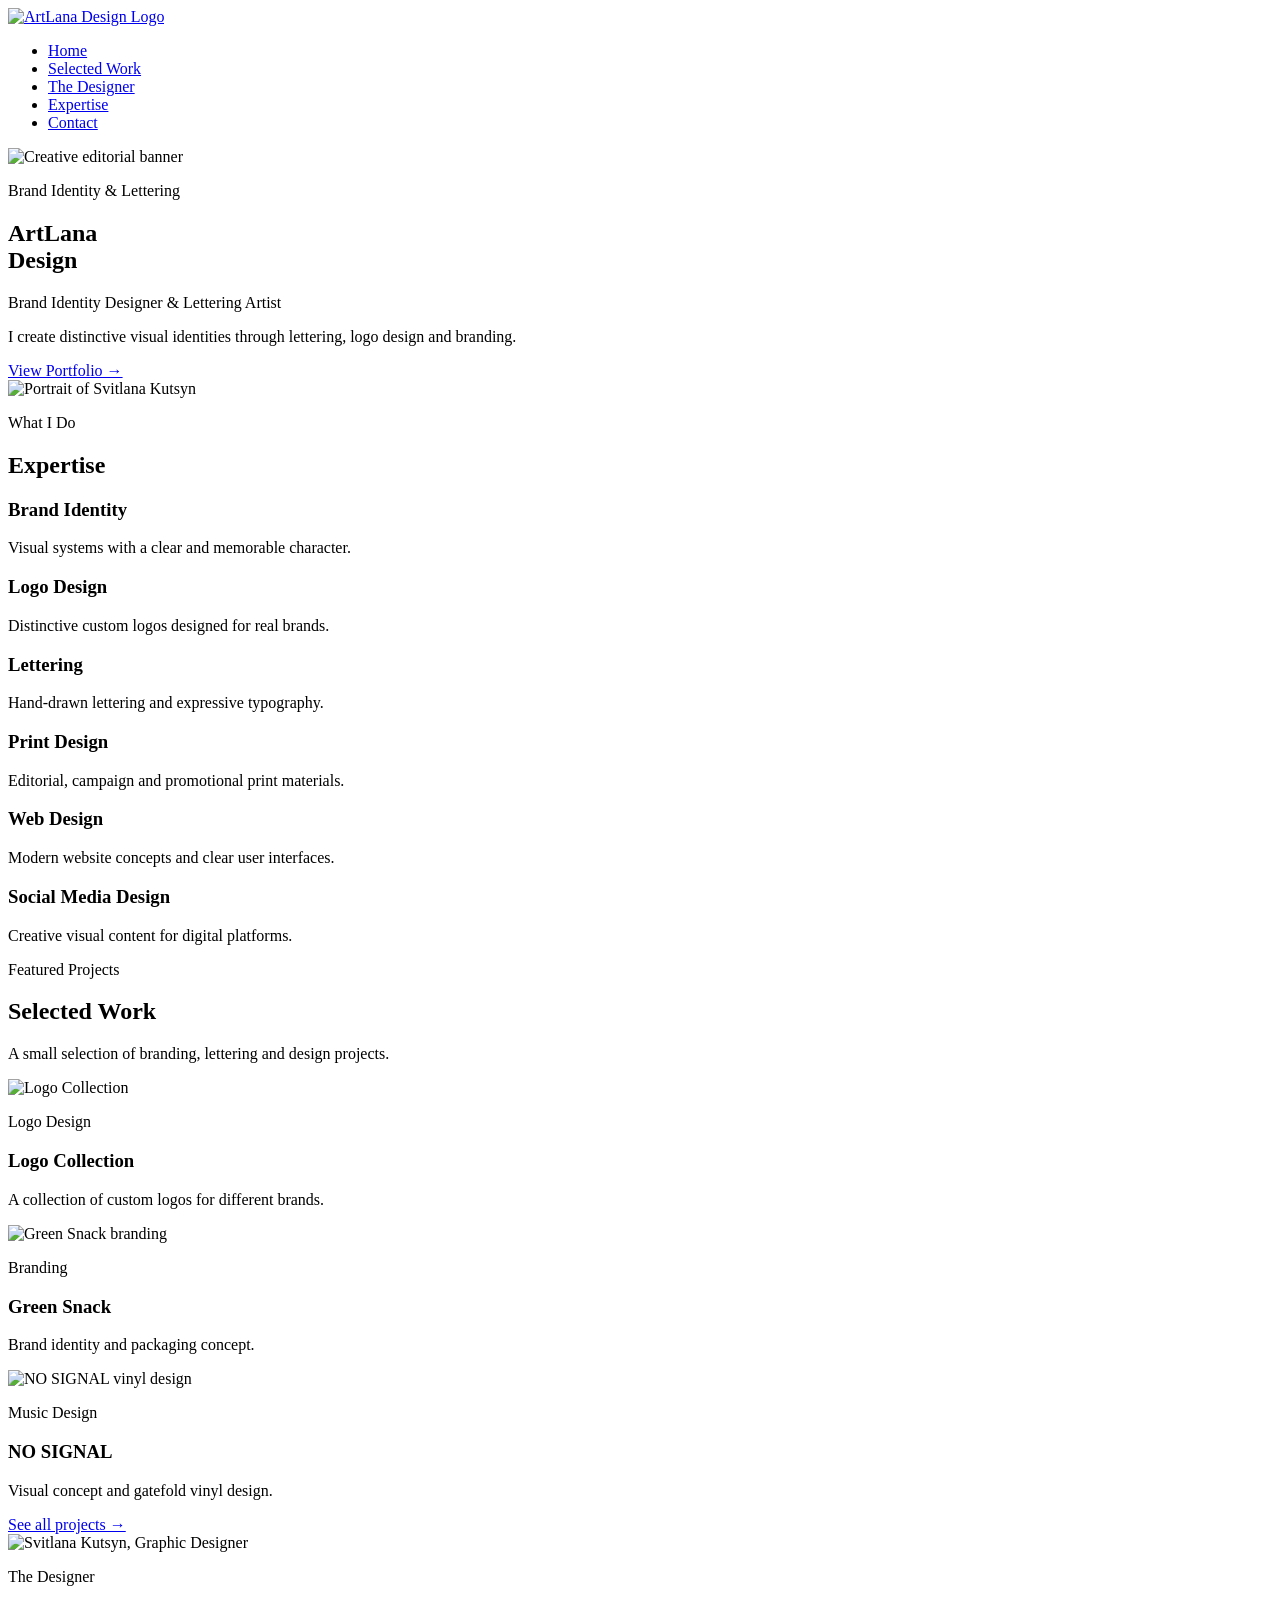
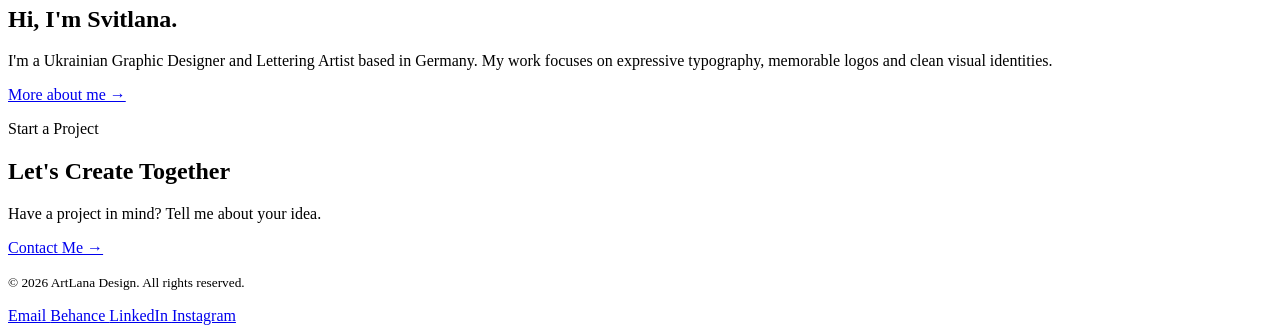
==== index.html @ cb3eff29 "Add files via upload" ====
<!DOCTYPE html>
<html lang="en">

<head>
    <meta charset="UTF-8">

    <meta name="viewport"
          content="width=device-width, initial-scale=1.0">

    <title>ArtLana Design</title>

   <link rel="preconnect" href="https://fonts.googleapis.com">

<link rel="preconnect"
      href="https://fonts.gstatic.com"
      crossorigin>

<link href="https://fonts.googleapis.com/css2?family=Abril+Fatface&family=Manrope:wght@400;500;600;700&display=swap"
      rel="stylesheet">

<link rel="stylesheet" href="css/style.css">
</head>

<body>

    <header class="site-header">

        <a class="logo-link"
           href="index.html">

            <img class="site-logo"
                 src="images/logo.png"
                 alt="ArtLana Design Logo">

        </a>

        <nav class="main-navigation"
             aria-label="Main navigation">

            <ul class="navigation-list">

                <li>
                    <a href="index.html"
                       aria-current="page">
                        Home
                    </a>
                </li>

                <li>
                    <a href="portfolio.html">
                        Selected Work
                    </a>
                </li>

                <li>
                    <a href="about.html">
                        The Designer
                    </a>
                </li>

                <li>
                    <a href="services.html">
                        Expertise
                    </a>
                </li>

                <li>
                    <a href="contact.html">
                        Contact
                    </a>
                </li>

            </ul>

        </nav>

    </header>

    <main>

        <section class="home-hero">

            <div class="hero-banner">

                <img src="images/banner.jpeg"
                     alt="Creative editorial banner">

            </div>

            <div class="hero-layout">

                <div class="hero-text">

                    <p class="eyebrow">
                        Brand Identity & Lettering
                    </p>

                    <h1>
                        ArtLana<br>
                        Design
                    </h1>

                    <p class="hero-subtitle">
                        Brand Identity Designer & Lettering Artist
                    </p>

                    <p class="hero-description">
                        I create distinctive visual identities through
                        lettering, logo design and branding.
                    </p>

                    <a class="primary-button"
                       href="portfolio.html">
                        View Portfolio →
                    </a>

                </div>

                <div class="hero-portrait">

                    <img src="images/logo-chalk.jpeg"
                         alt="Portrait of Svitlana Kutsyn">

                </div>

            </div>

        </section>

        <section class="home-section">

            <div class="section-heading">

                <p class="eyebrow">
                    What I Do
                </p>

                <h2>Expertise</h2>

            </div>

            <div class="expertise-grid">

                <article class="expertise-card">
                    <h3>Brand Identity</h3>
                    <p>
                        Visual systems with a clear and memorable character.
                    </p>
                </article>

                <article class="expertise-card">
                    <h3>Logo Design</h3>
                    <p>
                        Distinctive custom logos designed for real brands.
                    </p>
                </article>

                <article class="expertise-card">
                    <h3>Lettering</h3>
                    <p>
                        Hand-drawn lettering and expressive typography.
                    </p>
                </article>

                <article class="expertise-card">
                    <h3>Print Design</h3>
                    <p>
                        Editorial, campaign and promotional print materials.
                    </p>
                </article>

                <article class="expertise-card">
                    <h3>Web Design</h3>
                    <p>
                        Modern website concepts and clear user interfaces.
                    </p>
                </article>

                <article class="expertise-card">
                    <h3>Social Media Design</h3>
                    <p>
                        Creative visual content for digital platforms.
                    </p>
                </article>

            </div>

        </section>

        <section class="home-section">

            <div class="section-heading">

                <p class="eyebrow">
                    Featured Projects
                </p>

                <h2>Selected Work</h2>

                <p class="section-intro">
                    A small selection of branding, lettering and design projects.
                </p>

            </div>

            <div class="featured-projects">

                <article class="project-card">

                    <img src="images/logotypes.jpeg"
                         alt="Logo Collection">

                    <div class="project-card-content">

                        <p class="project-category">
                            Logo Design
                        </p>

                        <h3>Logo Collection</h3>

                        <p>
                            A collection of custom logos for different brands.
                        </p>

                    </div>

                </article>

                <article class="project-card">

                    <img src="images/green-snack.png"
                         alt="Green Snack branding">

                    <div class="project-card-content">

                        <p class="project-category">
                            Branding
                        </p>

                        <h3>Green Snack</h3>

                        <p>
                            Brand identity and packaging concept.
                        </p>

                    </div>

                </article>

                <article class="project-card">

                    <img src="images/no-signal.jpg"
                         alt="NO SIGNAL vinyl design">

                    <div class="project-card-content">

                        <p class="project-category">
                            Music Design
                        </p>

                        <h3>NO SIGNAL</h3>

                        <p>
                            Visual concept and gatefold vinyl design.
                        </p>

                    </div>

                </article>

            </div>

            <div class="section-action">

                <a class="secondary-button"
                   href="portfolio.html">
                    See all projects →
                </a>

            </div>

        </section>

        <section class="home-section about-preview">

            <div class="about-image">

                <img src="images/profile.jpeg"
                     alt="Svitlana Kutsyn, Graphic Designer">

            </div>

            <div class="about-content">

                <p class="eyebrow">
                    The Designer
                </p>

                <h2>Hi, I'm Svitlana.</h2>

                <p>
                    I'm a Ukrainian Graphic Designer and Lettering Artist
                    based in Germany. My work focuses on expressive typography,
                    memorable logos and clean visual identities.
                </p>

                <a class="secondary-button"
                   href="about.html">
                    More about me →
                </a>

            </div>

        </section>

        <section class="contact-preview">

            <p class="eyebrow">
                Start a Project
            </p>

            <h2>Let's Create Together</h2>

            <p>
                Have a project in mind? Tell me about your idea.
            </p>

            <a class="primary-button"
               href="contact.html">
                Contact Me →
            </a>

        </section>

    </main>

    <footer class="site-footer">

        <p>
            <small>
                &copy; 2026 ArtLana Design.
                All rights reserved.
            </small>
        </p>

        <nav class="social-navigation"
             aria-label="Social media">

            <a href="mailto:artkutsin@gmail.com">
                Email
            </a>

            <a href="https://www.behance.net/artkutsyn"
               target="_blank"
               rel="noopener noreferrer">
                Behance
            </a>

            <a href="https://www.linkedin.com/in/svitlana-kutsyn-15b521235/"
               target="_blank"
               rel="noopener noreferrer">
                LinkedIn
            </a>

            <a href="https://www.instagram.com/_artlana_/"
               target="_blank"
               rel="noopener noreferrer">
                Instagram
            </a>

        </nav>

    </footer>

</body>

</html>
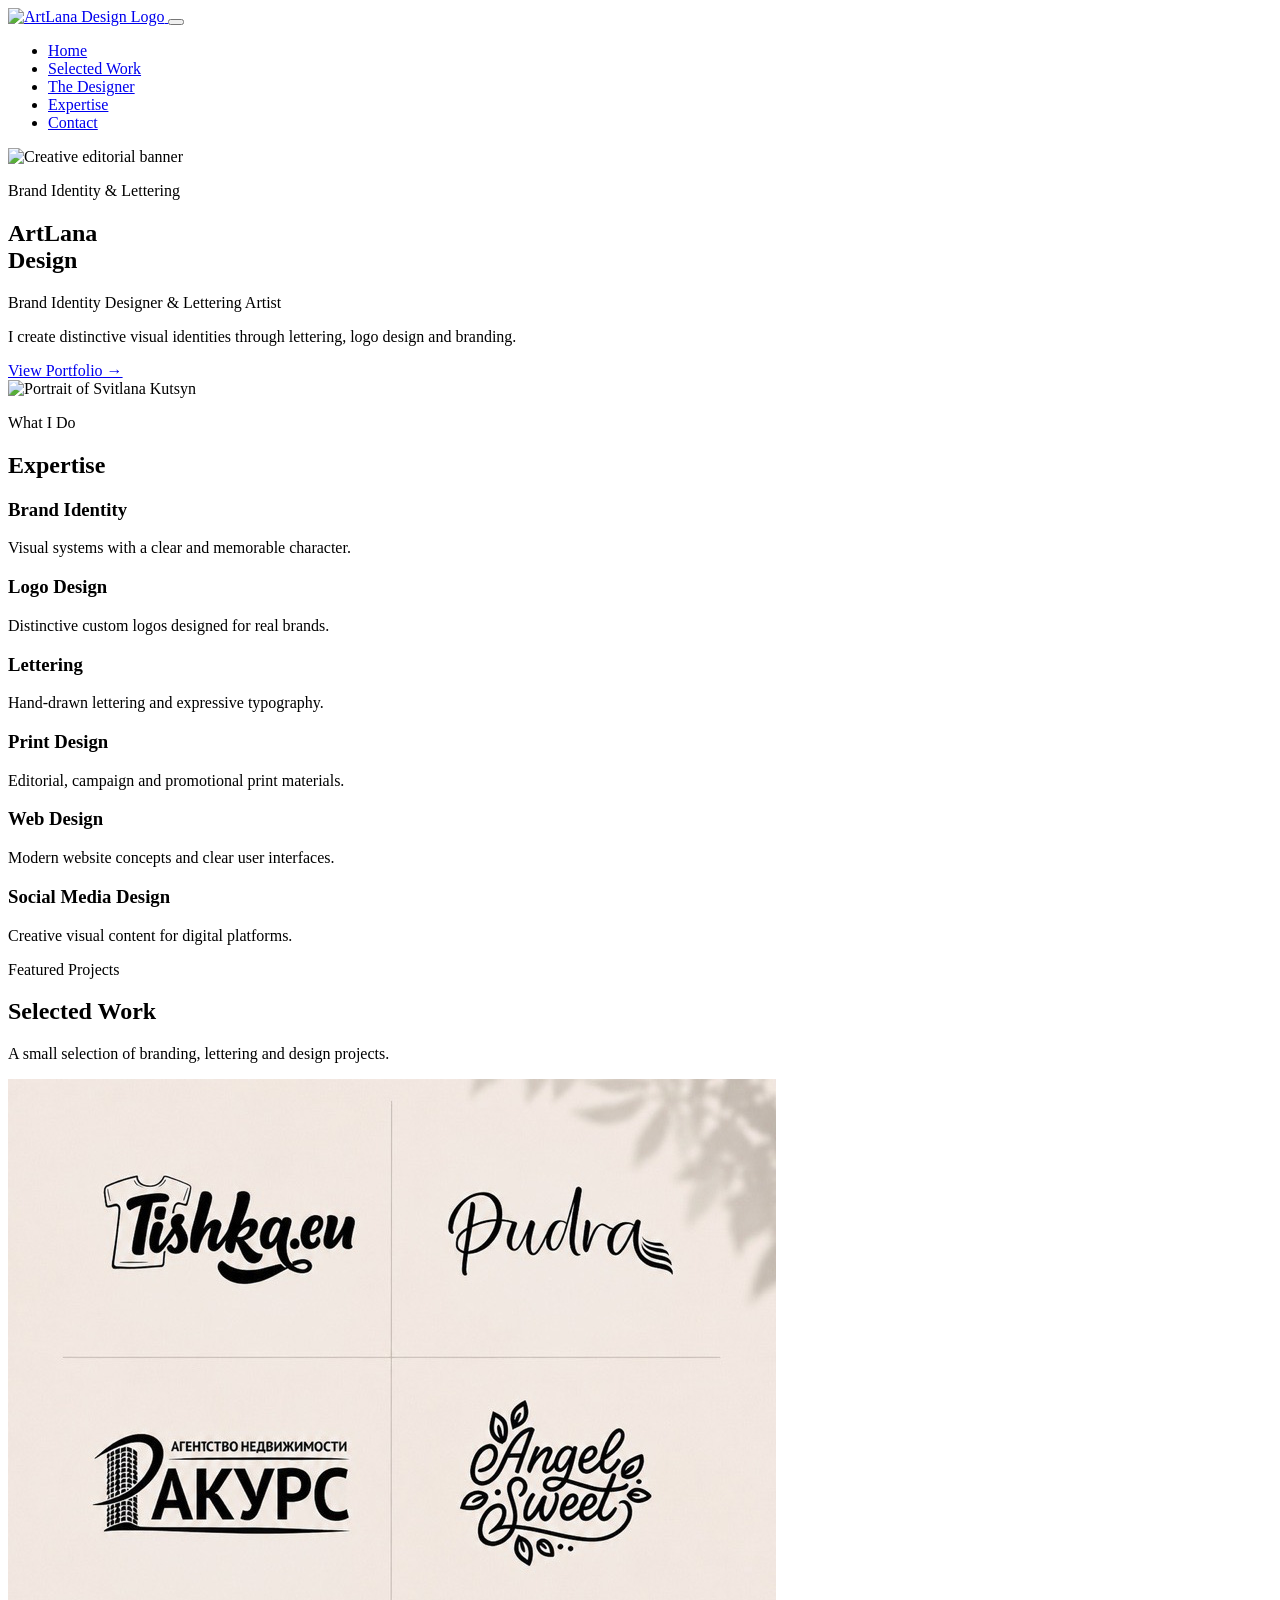
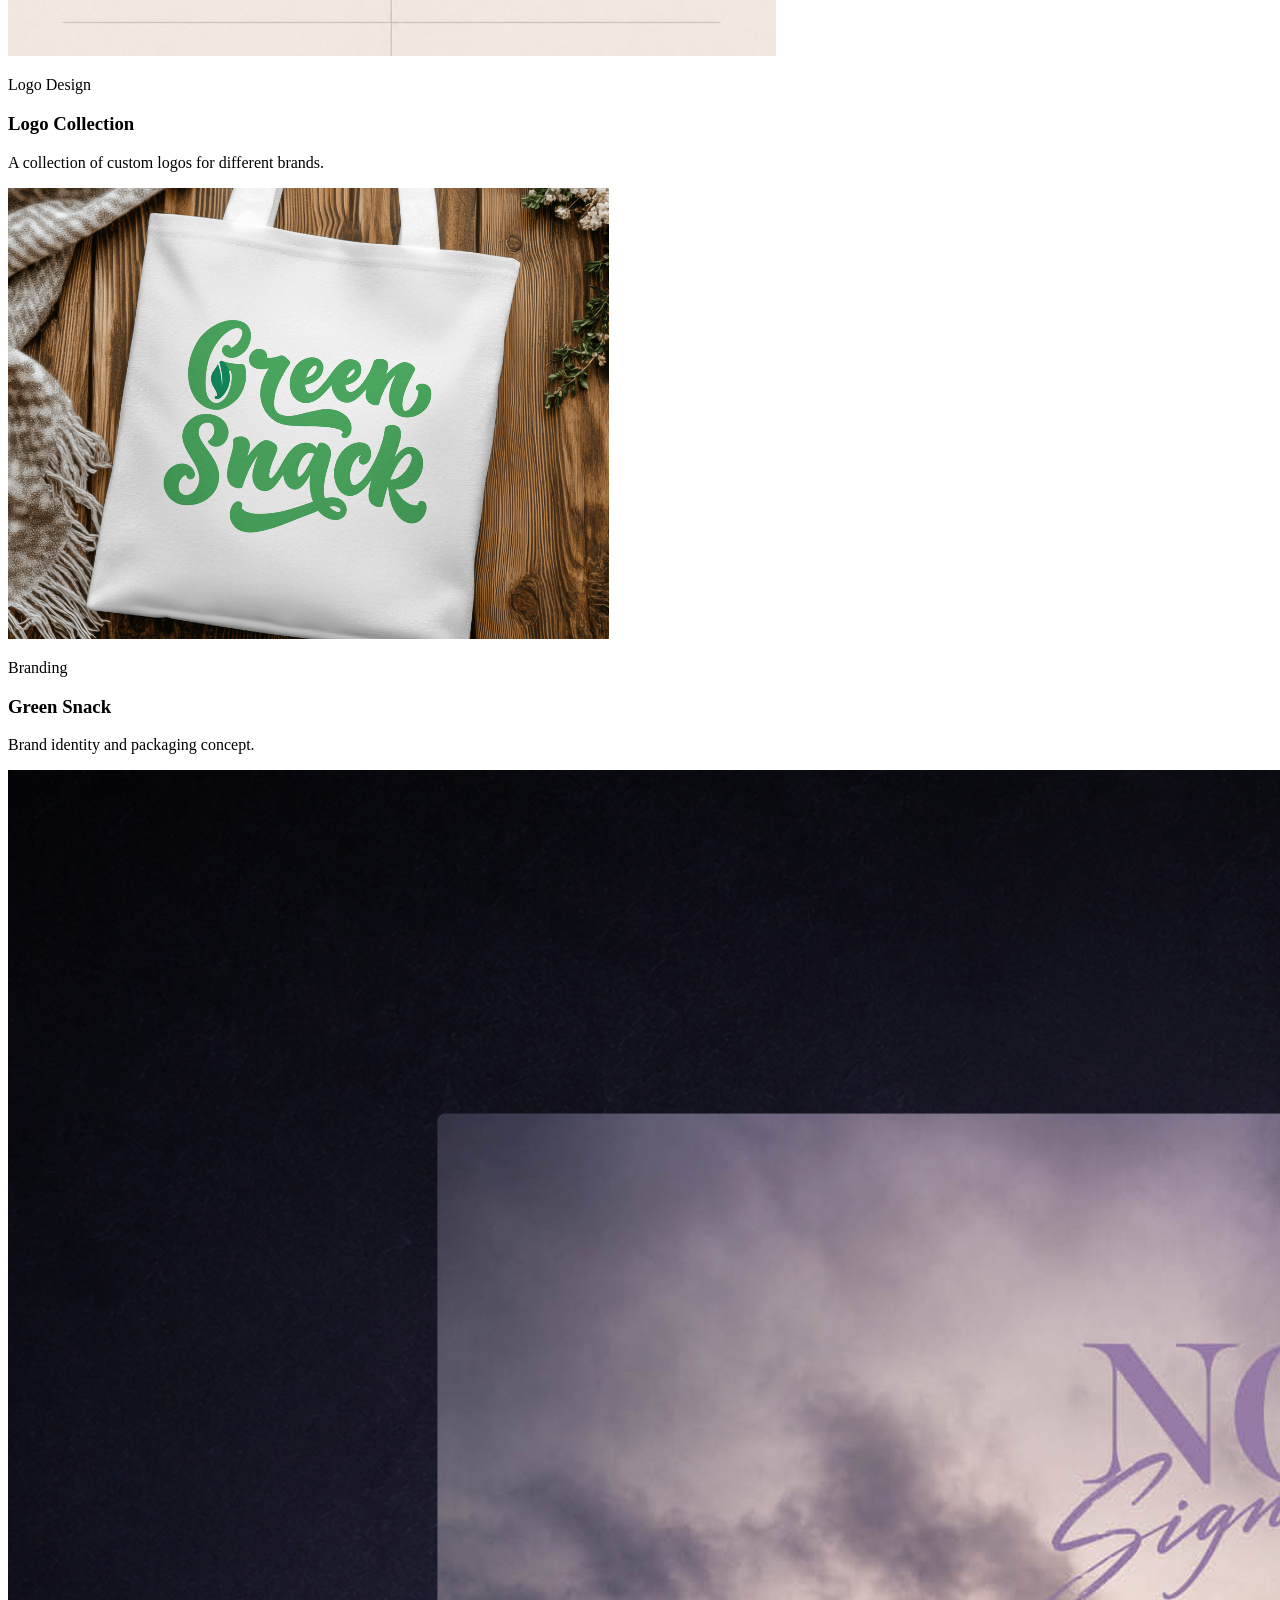
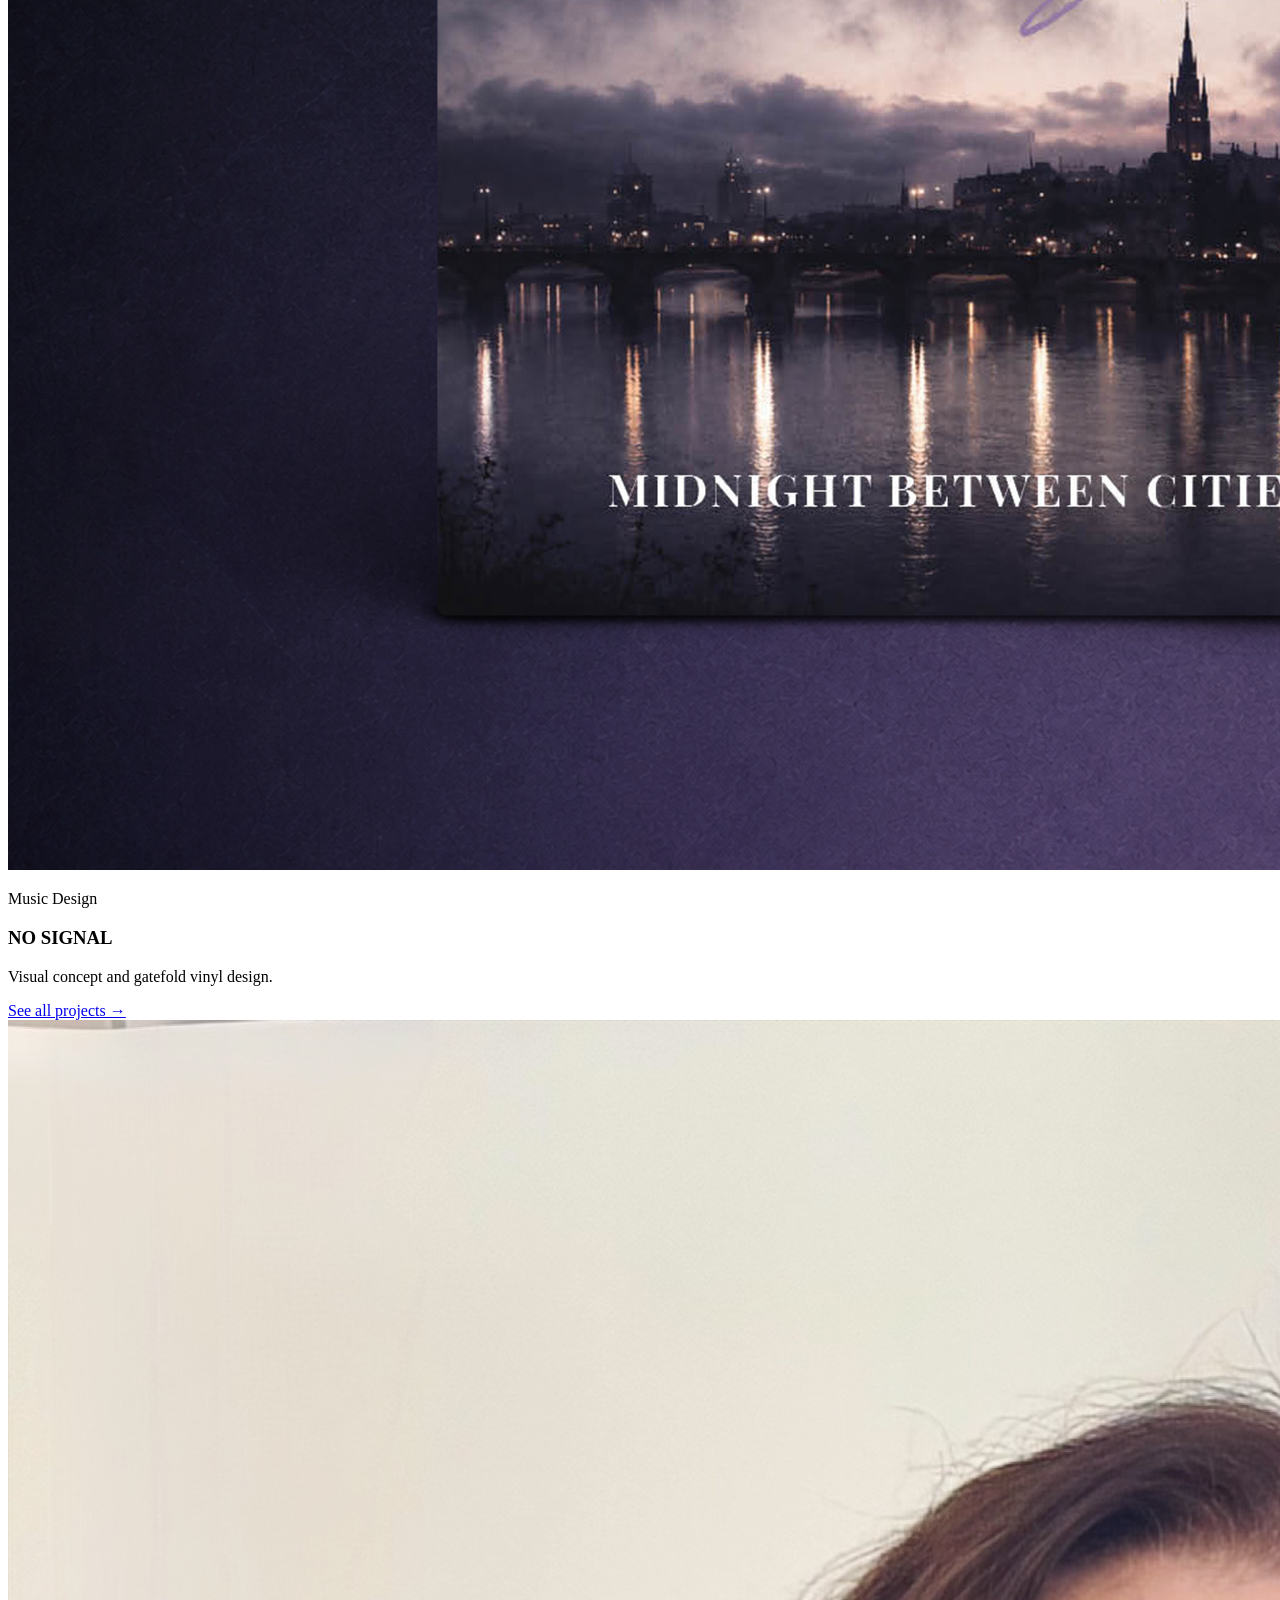
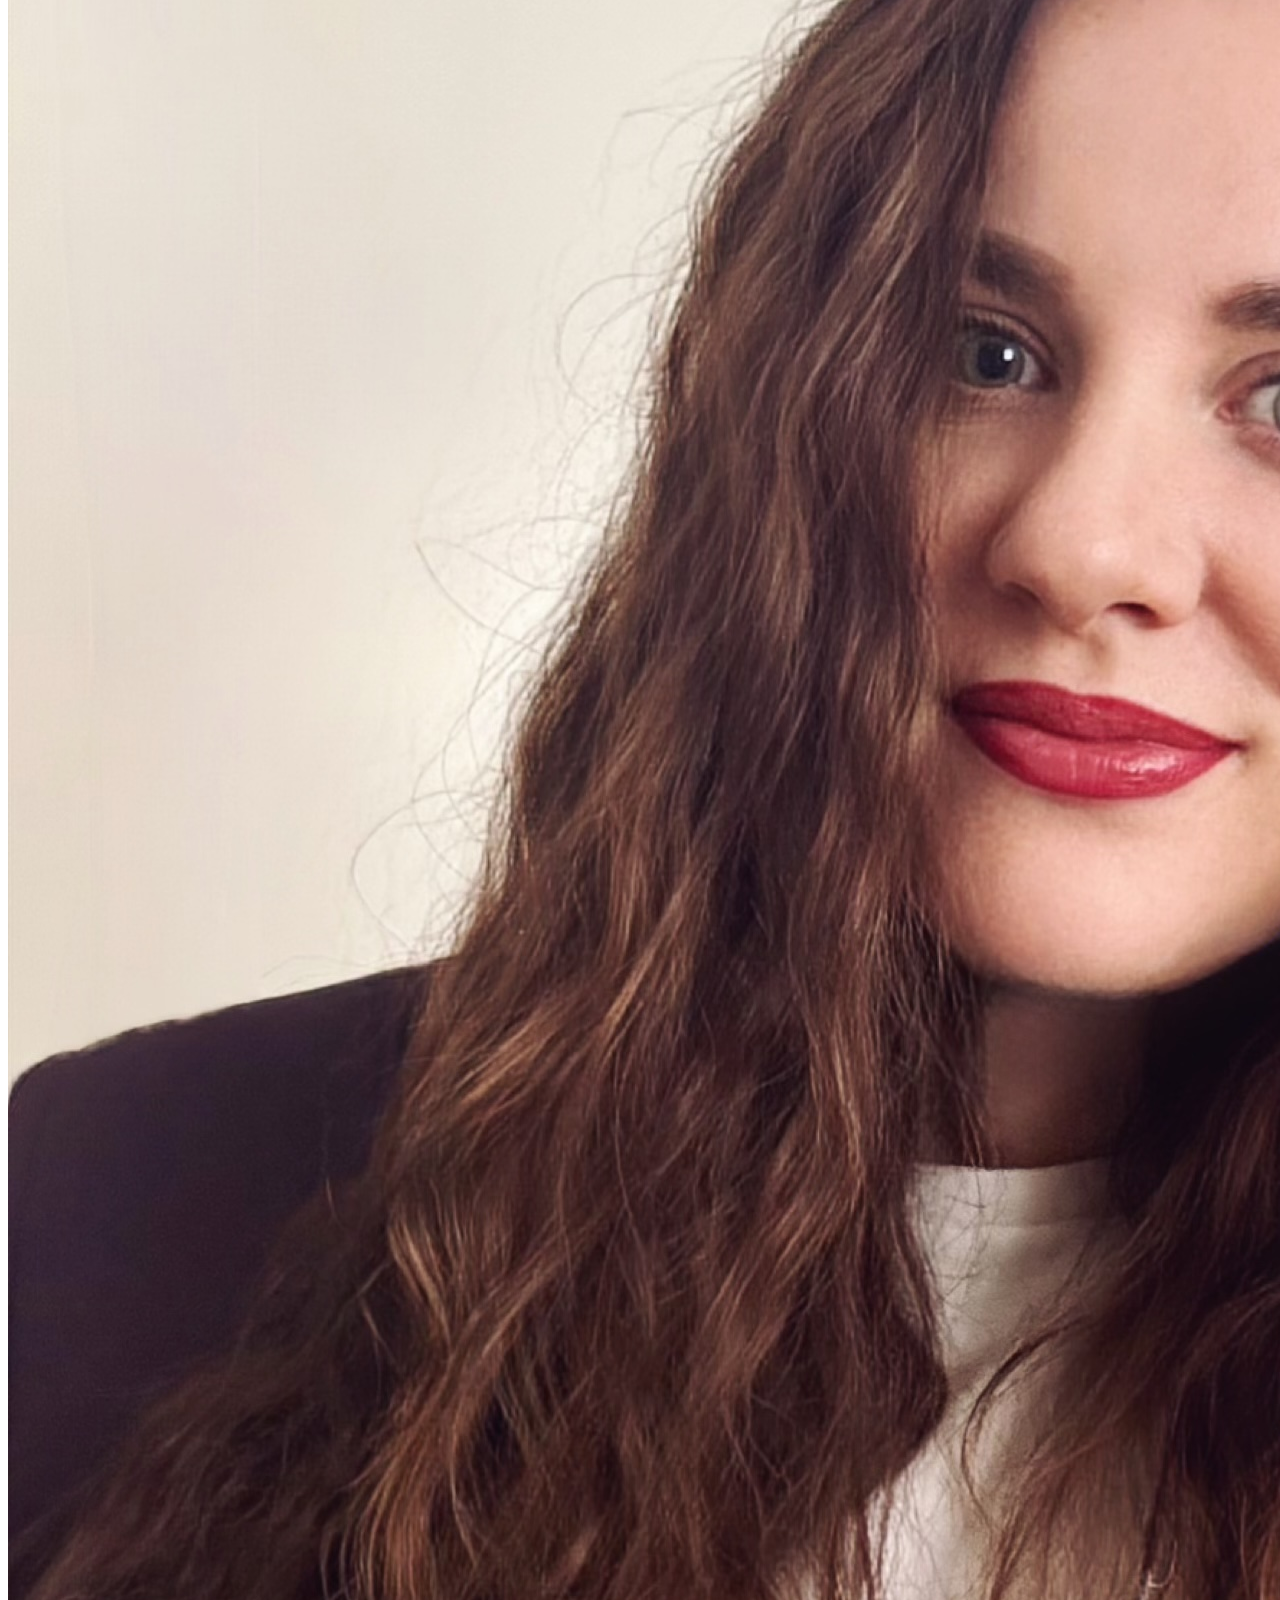
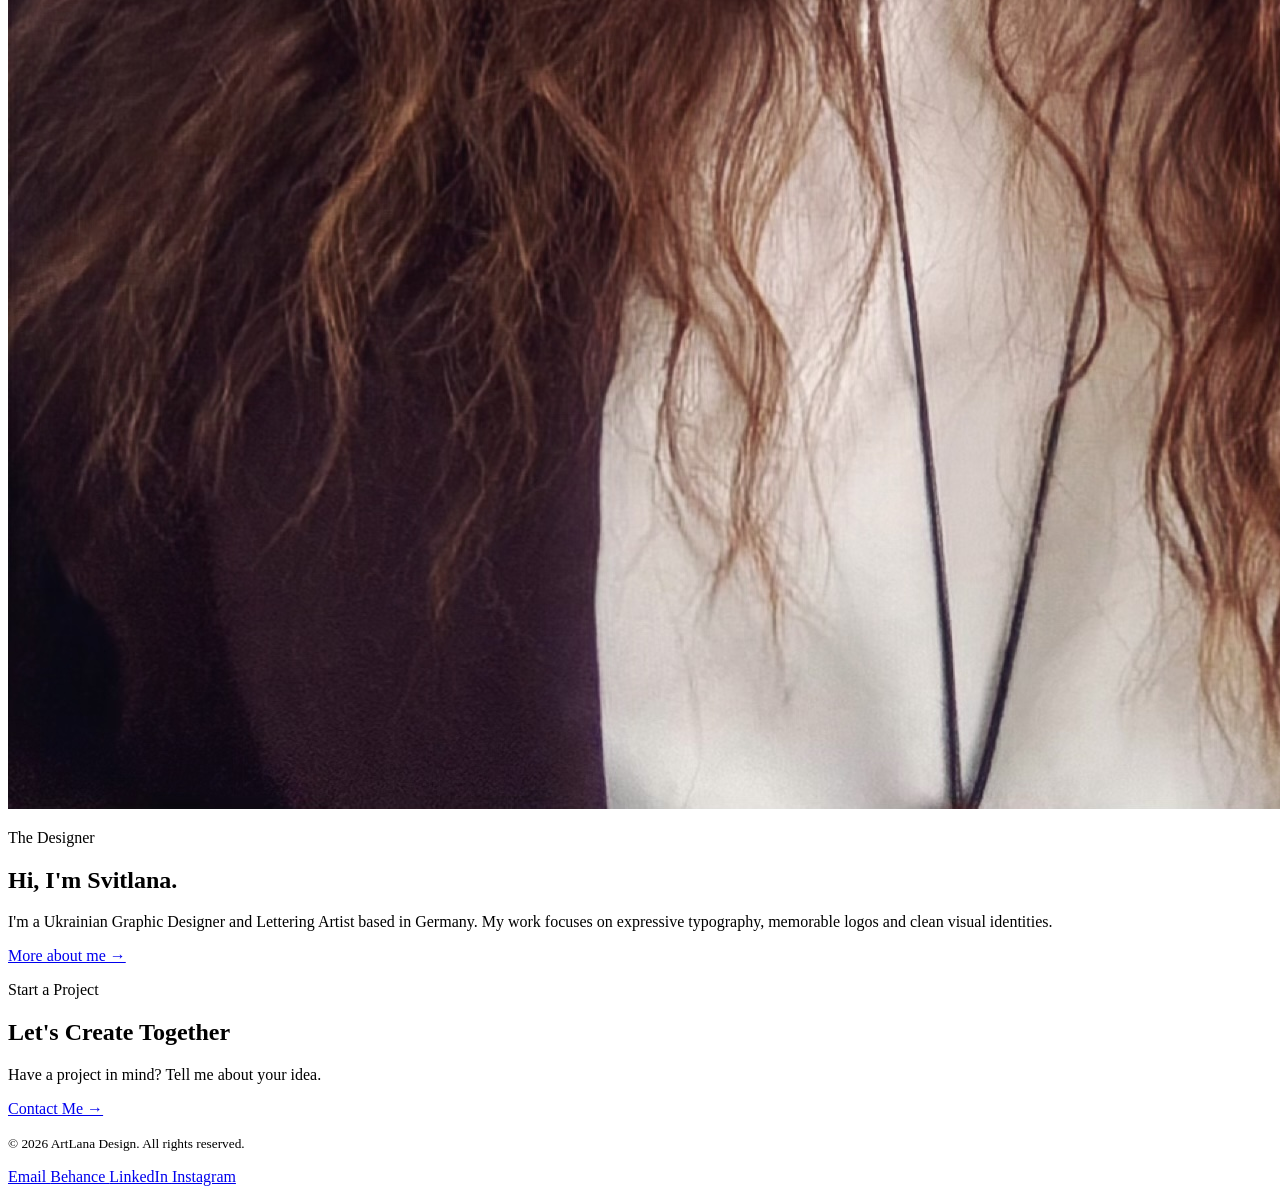
==== commit d50ce6ee: "Update index.html" ====
--- a/index.html
+++ b/index.html
@@ -25,56 +25,55 @@
 
     <header class="site-header">
 
-        <a class="logo-link"
-           href="index.html">
-
-            <img class="site-logo"
-                 src="images/logo.png"
-                 alt="ArtLana Design Logo">
-
-        </a>
-
-        <nav class="main-navigation"
-             aria-label="Main navigation">
-
-            <ul class="navigation-list">
-
-                <li>
-                    <a href="index.html"
-                       aria-current="page">
-                        Home
-                    </a>
-                </li>
-
-                <li>
-                    <a href="portfolio.html">
-                        Selected Work
-                    </a>
-                </li>
-
-                <li>
-                    <a href="about.html">
-                        The Designer
-                    </a>
-                </li>
-
-                <li>
-                    <a href="services.html">
-                        Expertise
-                    </a>
-                </li>
-
-                <li>
-                    <a href="contact.html">
-                        Contact
-                    </a>
-                </li>
-
-            </ul>
-
-        </nav>
-
-    </header>
+    <a class="logo-link" href="index.html">
+        <img class="site-logo"
+             src="images/logo.png"
+             alt="ArtLana Design Logo">
+    </a>
+
+    <button class="menu-toggle"
+            type="button"
+            aria-label="Open navigation"
+            aria-expanded="false"
+            aria-controls="main-navigation">
+
+        <span></span>
+        <span></span>
+        <span></span>
+
+    </button>
+
+    <nav class="main-navigation"
+         id="main-navigation"
+         aria-label="Main navigation">
+
+        <ul class="navigation-list">
+
+            <li>
+                <a href="index.html">Home</a>
+            </li>
+
+            <li>
+                <a href="portfolio.html">Selected Work</a>
+            </li>
+
+            <li>
+                <a href="about.html">The Designer</a>
+            </li>
+
+            <li>
+                <a href="services.html">Expertise</a>
+            </li>
+
+            <li>
+                <a href="contact.html">Contact</a>
+            </li>
+
+        </ul>
+
+    </nav>
+
+</header>
 
     <main>
 
@@ -374,4 +373,4 @@
 
 </body>
 
-</html>+</html>
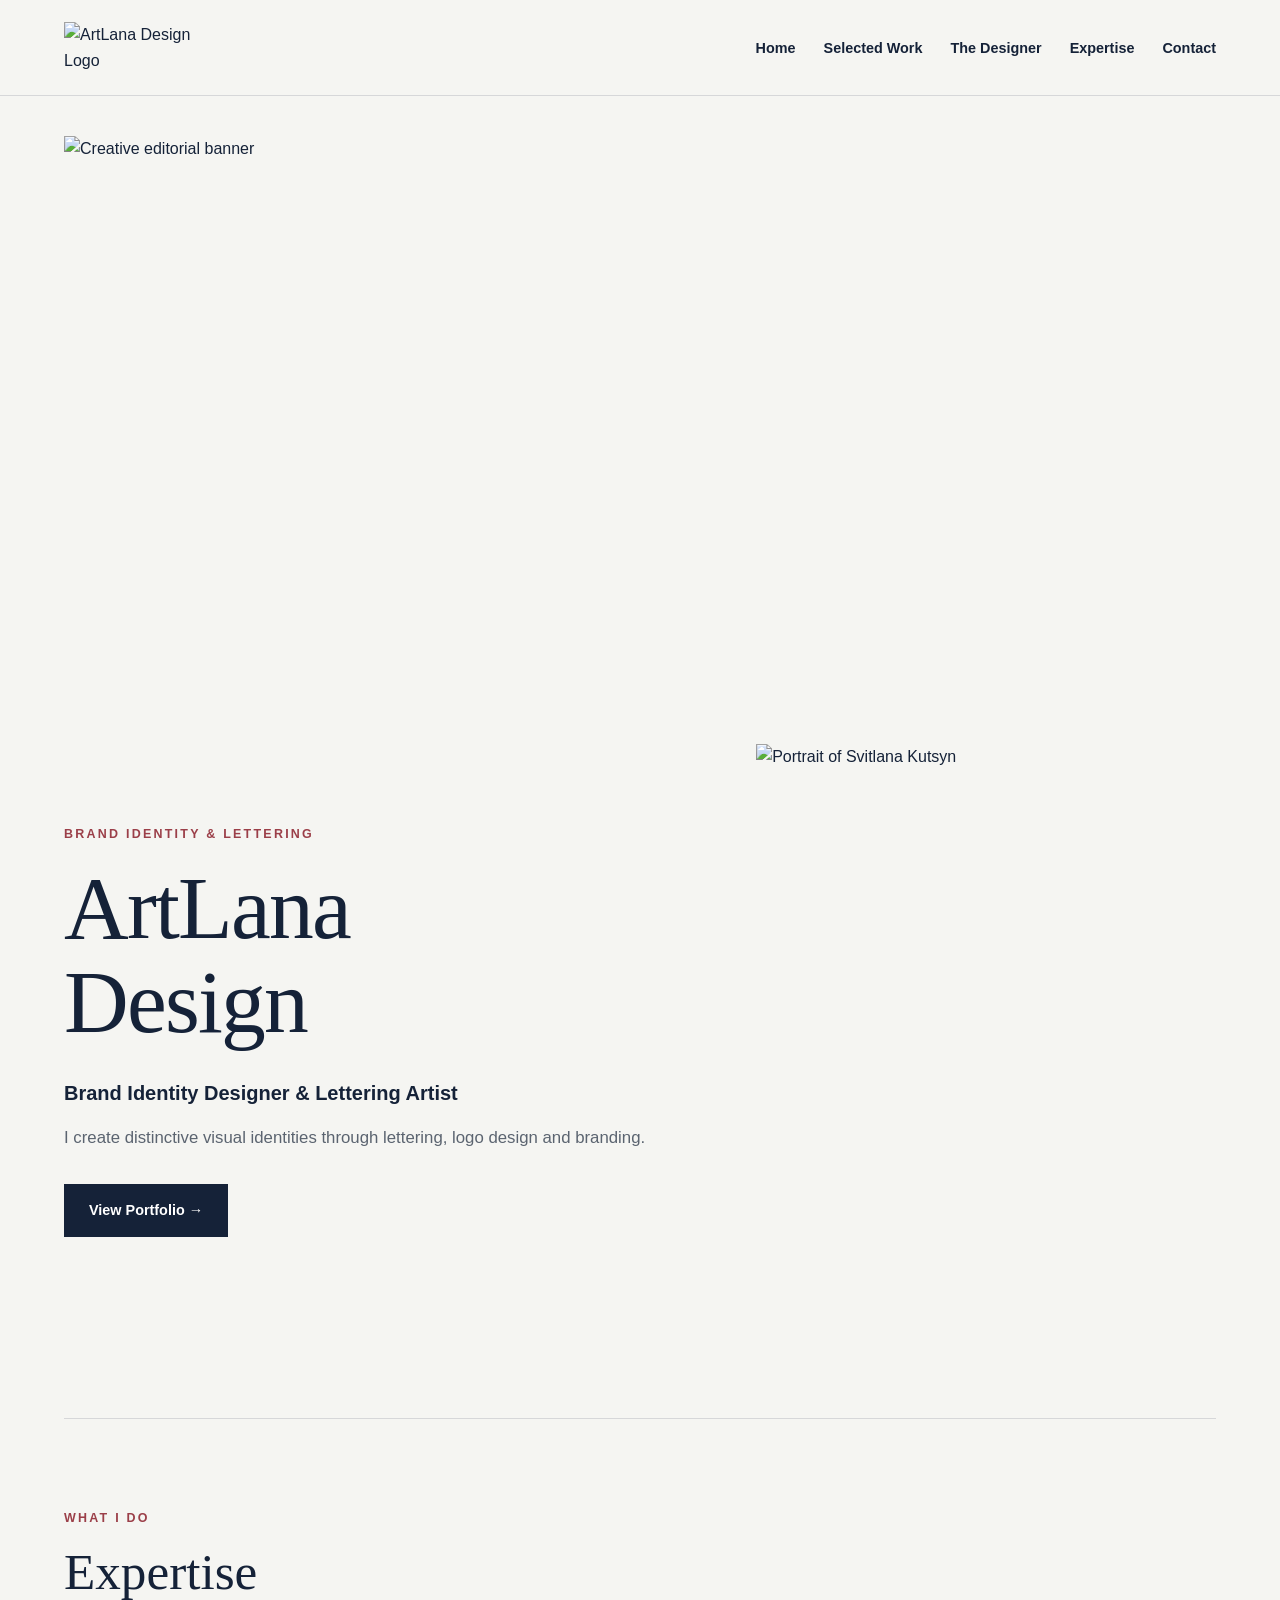
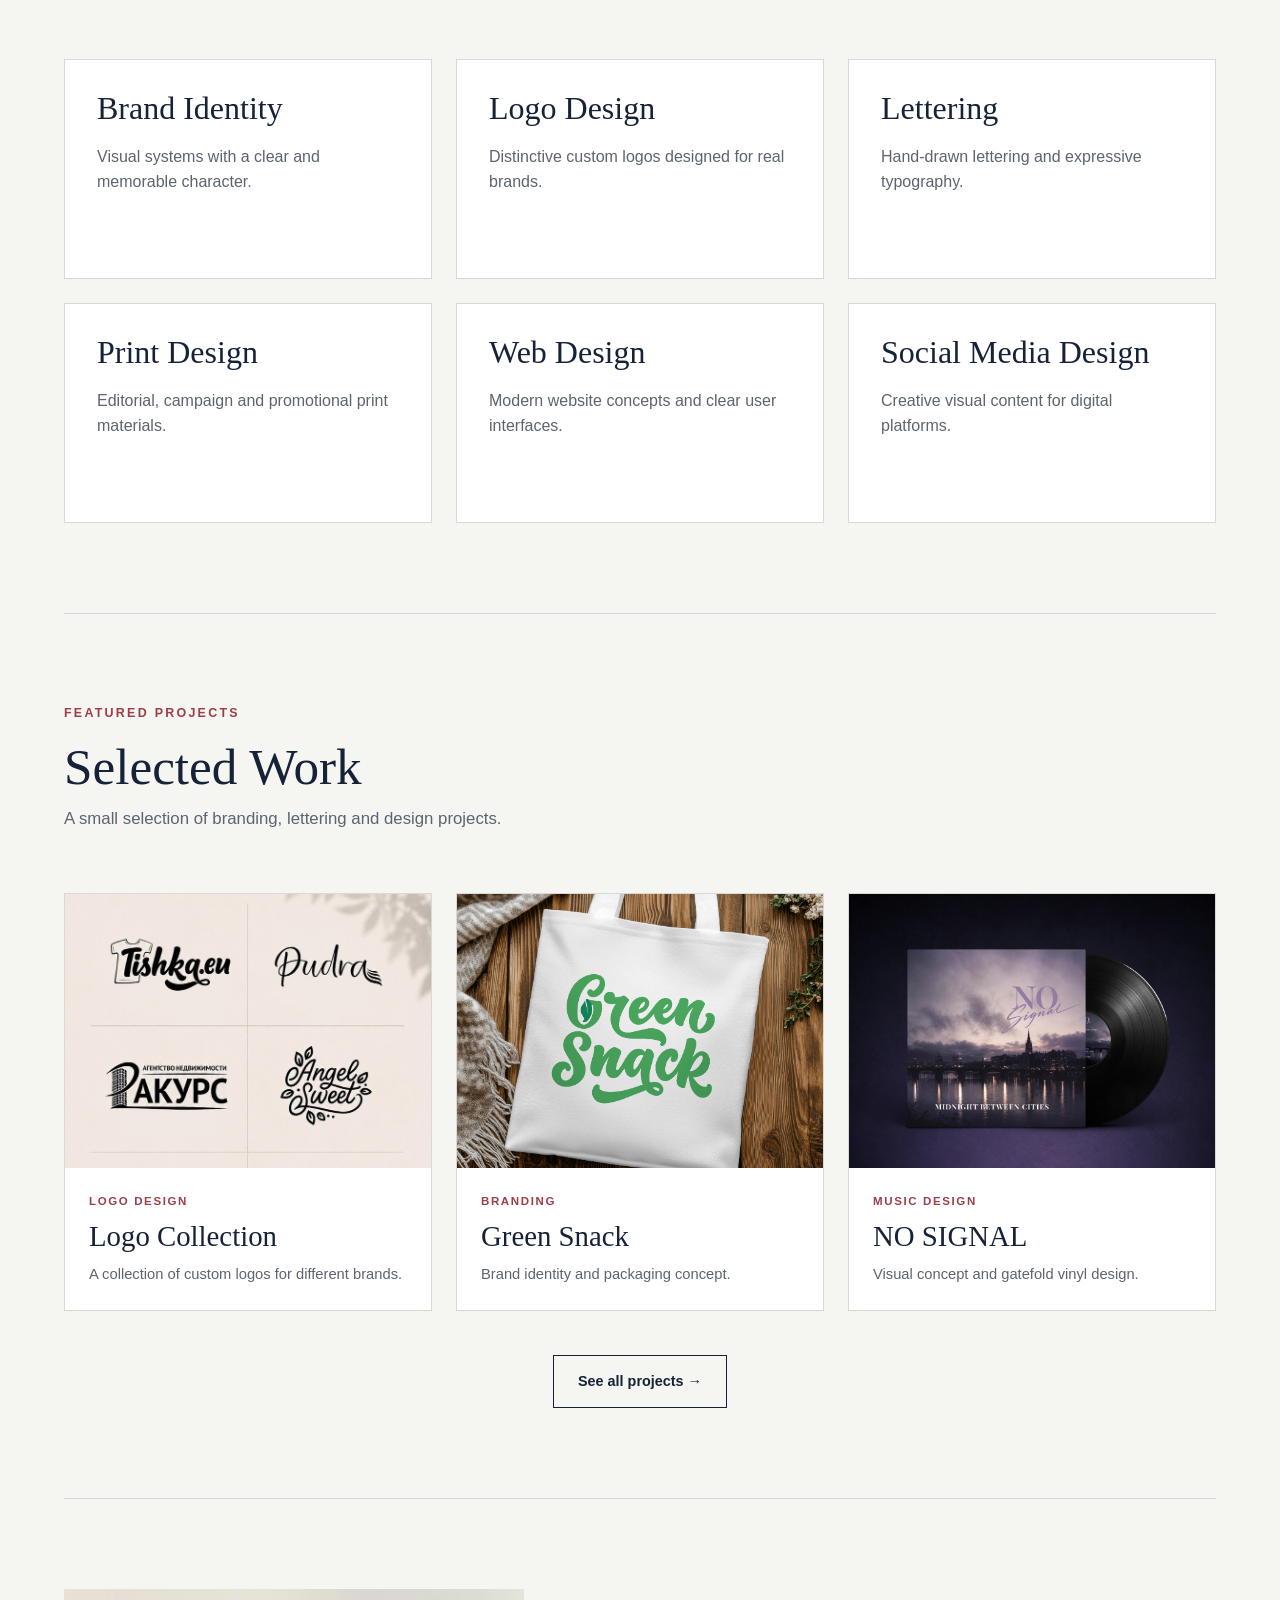
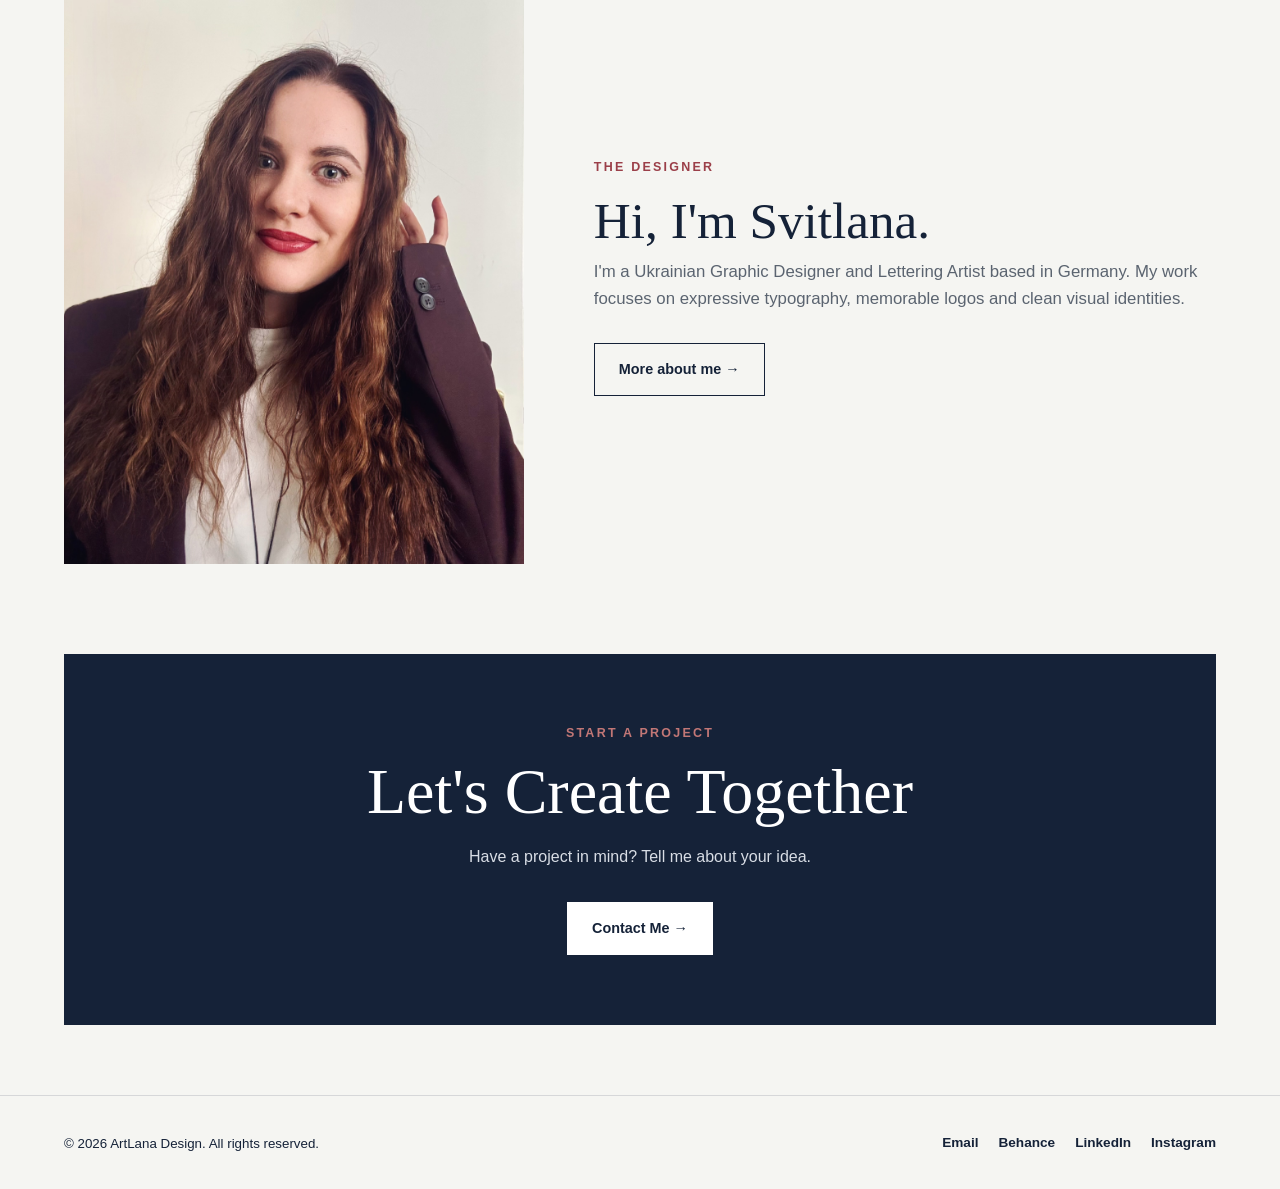
==== commit a55eed72: "Update index.html" ====
--- a/index.html
+++ b/index.html
@@ -371,6 +371,7 @@
 
     </footer>
 
+<script src="js/menu.js"></script>
+
 </body>
-
 </html>
--- a/css/style.css
+++ b/css/style.css
@@ -0,0 +1,323 @@
+/* ArtLana Design — Clean stylesheet */
+
+*,*::before,*::after{box-sizing:border-box}
+html{scroll-behavior:smooth}
+body{margin:0;background:#f5f5f2;color:#152238;font-family:"Manrope",Arial,sans-serif;line-height:1.6}
+img{display:block;max-width:100%}
+a{color:inherit;text-decoration:none}
+button,input,select,textarea{font:inherit}
+
+h1,h2,h3{margin-top:0;color:#152238;font-family:"Abril Fatface",Georgia,serif;font-weight:400;line-height:1.05}
+h1{margin-bottom:20px;font-size:clamp(3rem,7vw,6.5rem);letter-spacing:-.02em}
+h2{margin-bottom:12px;font-size:clamp(2.2rem,4vw,4rem)}
+h3{margin-bottom:12px;font-size:1.8rem}
+p{margin-top:0}
+.eyebrow{margin-bottom:16px;color:#9b3f49;font-size:.78rem;font-weight:600;letter-spacing:.18em;text-transform:uppercase}
+.section-heading{max-width:900px;margin-bottom:60px}
+.section-intro{max-width:680px;color:#5b6470;font-size:1.05rem}
+
+.site-header{width:100%;min-height:96px;padding:20px 5%;border-bottom:1px solid #d6d7d9;background:#f5f5f2;display:flex;align-items:center;justify-content:space-between;gap:30px}
+.site-logo{width:150px;height:auto}
+.navigation-list{display:flex;flex-wrap:wrap;gap:28px;margin:0;padding:0;list-style:none}
+.navigation-list a{position:relative;font-size:.9rem;font-weight:600}
+.navigation-list a::after{content:"";position:absolute;right:0;bottom:-6px;left:0;height:2px;background:#9b3f49;transform:scaleX(0);transform-origin:left;transition:transform .25s ease}
+.navigation-list a:hover::after,.navigation-list a[aria-current="page"]::after{transform:scaleX(1)}
+
+.primary-button,.secondary-button,.back-link,.submit-button,.reset-button{display:inline-block;padding:14px 24px;border:1px solid #152238;border-radius:0;font-size:.9rem;font-weight:600;cursor:pointer;transition:background-color .25s ease,color .25s ease,border-color .25s ease}
+.primary-button,.submit-button{background:#152238;color:#fff}
+.primary-button:hover,.submit-button:hover{border-color:#9b3f49;background:#9b3f49}
+.secondary-button,.back-link,.reset-button{background:transparent;color:#152238}
+.secondary-button:hover,.back-link:hover,.reset-button:hover{background:#152238;color:#fff}
+.back-home{margin-top:60px;text-align:center}
+
+.site-footer{padding:34px 5%;border-top:1px solid #d6d7d9;display:flex;align-items:center;justify-content:space-between;gap:24px}
+.site-footer p{margin:0}
+.social-navigation{display:flex;flex-wrap:wrap;gap:20px}
+.social-navigation a{font-size:.85rem;font-weight:600}
+.social-navigation a:hover{color:#9b3f49}
+
+/* Home */
+.home-hero{width:min(1400px,90%);margin:0 auto;padding:40px 0 100px}
+.hero-banner{overflow:hidden;margin-bottom:70px}
+.hero-banner img{width:100%;height:clamp(260px,42vw,560px);object-fit:cover}
+.hero-layout{display:grid;grid-template-columns:1.15fr .85fr;align-items:center;gap:70px}
+.hero-text h1{margin-bottom:28px}
+.hero-subtitle{max-width:580px;margin-bottom:16px;color:#152238;font-size:1.25rem;font-weight:600}
+.hero-description{max-width:600px;margin-bottom:32px;color:#5b6470;font-size:1.05rem}
+.hero-portrait img,.about-image img{width:100%;aspect-ratio:4/5;object-fit:cover}
+.home-section{width:min(1400px,90%);margin:0 auto;padding:90px 0;border-top:1px solid #d6d7d9}
+.expertise-grid,.featured-projects{display:grid;grid-template-columns:repeat(3,minmax(0,1fr));gap:24px}
+.expertise-card{min-height:220px;padding:32px;border:1px solid #d8d8d4;background:#fff}
+.expertise-card h3{margin-bottom:18px;font-size:2rem}
+.expertise-card p{margin-bottom:0;color:#5b6470}
+.section-action{margin-top:44px;text-align:center}
+.about-preview{display:grid;grid-template-columns:.85fr 1.15fr;align-items:center;gap:70px}
+.about-content{max-width:650px}
+.about-content p:not(.eyebrow){margin-bottom:30px;color:#5b6470;font-size:1.05rem}
+
+.contact-preview,
+.about-cta,
+.services-cta,
+.contact-cta {
+    width: min(1400px, 90%);
+    margin: 0 auto 70px;
+    padding: 70px 6%;
+    background: #152238;
+    text-align: center;
+}
+.contact-preview h2,.about-cta h2,.services-cta h2,.contact-cta h2{margin-bottom:20px;color:#fff;font-size:clamp(2.8rem,5vw,4.8rem);line-height:1}
+.contact-preview p:not(.eyebrow),.about-cta p:not(.eyebrow),.services-cta p:not(.eyebrow),.contact-cta p:not(.eyebrow){margin-bottom:32px;color:#d8dde5}
+.contact-preview .eyebrow,.about-cta .eyebrow,.services-cta .eyebrow,.contact-cta .eyebrow{color:#c27776}
+.contact-preview .primary-button,.about-cta .primary-button,.services-cta .primary-button,.contact-cta .primary-button{border-color:#fff;background:#fff;color:#152238}
+.contact-preview .primary-button:hover,.about-cta .primary-button:hover,.services-cta .primary-button:hover,.contact-cta .primary-button:hover{border-color:#c27776;background:#c27776;color:#fff}
+
+/* Portfolio */
+.portfolio-section{width:min(1400px,90%);margin:0 auto;padding:90px 0}
+.projects-grid{display:grid;grid-template-columns:repeat(3,minmax(0,1fr));gap:32px}
+.project-card{overflow:hidden;border:1px solid #d8d8d4;background:#fff;transition:transform .25s ease,box-shadow .25s ease}
+.project-card:hover{transform:translateY(-6px);box-shadow:0 18px 40px rgba(21,34,56,.12)}
+.project-card img{width:100%;aspect-ratio:4/3;object-fit:cover}
+.project-card-content{padding:24px}
+.project-category{margin-bottom:10px;color:#9b3f49;font-size:.72rem;font-weight:600;letter-spacing:.14em;text-transform:uppercase}
+.project-card-content>p:last-child{margin-bottom:0;color:#5b6470;font-size:.92rem}
+
+/* About */
+.about-hero{width:min(1200px,90%);margin:0 auto;padding:60px 0 80px;display:grid;grid-template-columns:.85fr 1.15fr;align-items:center;gap:50px}
+.about-hero-image{max-width:480px}
+.about-hero-image img{width:100%;max-height:620px;aspect-ratio:4/5;object-fit:cover}
+.about-hero-content{max-width:700px}
+.about-hero-content h1{margin-bottom:28px;font-size:clamp(3rem,6vw,5.5rem)}
+.about-lead{margin-bottom:24px;color:#152238;font-size:1.15rem;font-weight:600;line-height:1.45}
+.about-hero-content p:not(.eyebrow):not(.about-lead){max-width:640px;margin-bottom:20px;color:#5b6470;font-size:1.05rem}
+.about-hero-content .primary-button{margin-top:16px}
+.about-section{width:min(1200px,90%);margin:0 auto;padding:70px 0;border-top:1px solid #d6d7d9}
+.about-section h2{font-size:clamp(2.2rem,4vw,3.5rem)}
+.about-text-grid,.values-grid,.skills-grid{display:grid;grid-template-columns:repeat(3,minmax(0,1fr));gap:20px}
+.about-text-grid p{margin-bottom:0;color:#5b6470;font-size:1.02rem}
+.value-card,.skill-card{padding:24px;border:1px solid #d8d8d4;background:#fff}
+.value-card h3,.skill-card h3{margin-bottom:20px;font-size:2rem}
+.value-card p{margin-bottom:0;color:#5b6470}
+.skill-card ul{margin:0;padding-left:20px;color:#5b6470}
+.skill-card li{margin-bottom:8px}
+
+/* Services */
+.services-hero{width:min(1200px,90%);margin:0 auto;padding:80px 0 90px}
+.services-hero h1{max-width:1050px;margin-bottom:28px;font-size:clamp(3.5rem,7vw,6.5rem);line-height:.98;letter-spacing:-.02em}
+.services-lead{max-width:720px;margin-bottom:32px;color:#5b6470;font-size:1.15rem}
+.services-section,.process-section{width:min(1200px,90%);margin:0 auto;padding:70px 0;border-top:1px solid #d6d7d9}
+.services-section h2,.process-section h2{font-size:clamp(2.5rem,5vw,4.5rem);line-height:1}
+.services-grid{display:grid;grid-template-columns:repeat(3,minmax(0,1fr));gap:24px}
+.service-card{padding:30px;border:1px solid #d8d8d4;background:#fff}
+.service-number{margin-bottom:35px;color:#9b3f49;font-size:.76rem;font-weight:600;letter-spacing:.16em}
+.service-card h3{margin-bottom:16px;font-size:2rem}
+.service-card>p:not(.service-number){margin-bottom:0;color:#5b6470}
+.service-card ul{margin:24px 0 0;padding-left:20px;color:#5b6470}
+.service-card li{margin-bottom:7px}
+.table-wrapper{overflow-x:auto;border:1px solid #d8d8d4;background:#fff}
+table{width:100%;min-width:680px;border-collapse:collapse}
+caption{padding:22px 24px;color:#5b6470;text-align:left;font-size:.88rem}
+th,td{padding:20px 24px;border-top:1px solid #d8d8d4;text-align:left}
+th{background:#152238;color:#fff;font-size:.78rem;font-weight:600;letter-spacing:.1em;text-transform:uppercase}
+td{color:#5b6470}
+td:first-child{color:#152238;font-weight:600}
+tbody tr:nth-child(even){background:#f7f7f4}
+.process-list{margin:0;padding:0;list-style:none}
+.process-list li{padding:28px 0;border-top:1px solid #d6d7d9;display:grid;grid-template-columns:90px 1fr;gap:28px}
+.process-list li:last-child{border-bottom:1px solid #d6d7d9}
+.process-number{color:#9b3f49;font-size:.8rem;font-weight:600;letter-spacing:.14em}
+.process-list h3{margin-bottom:8px;font-size:2rem}
+.process-list p{max-width:650px;margin-bottom:0;color:#5b6470}
+
+/* Contact */
+.contact-hero{width:min(1180px,90%);margin:0 auto;padding:70px 0 90px;display:grid;grid-template-columns:minmax(0,1.2fr) minmax(320px,.8fr);gap:60px;align-items:stretch}
+.contact-hero-content{min-width:0;display:flex;flex-direction:column;justify-content:center}
+.contact-hero-content h1{max-width:700px;margin:0 0 26px;font-size:clamp(3.6rem,6vw,5.8rem);line-height:.98;letter-spacing:-.02em}
+.contact-lead{max-width:650px;margin-bottom:38px;color:#5b6470;font-size:1rem}
+.contact-details{width:100%;margin:0;padding:26px 28px;display:grid;grid-template-columns:repeat(3,minmax(0,1fr));border:1px solid #d8d8d4;background:#fff;font-style:normal}
+.contact-info-block{min-width:0;padding:0 24px;border-right:1px solid #d8d8d4}
+.contact-info-block:first-child{padding-left:0}
+.contact-info-block:last-child{padding-right:0;border-right:none}
+.contact-label{margin:0 0 8px;color:#9b3f49;font-size:.7rem;font-weight:600;letter-spacing:.14em;text-transform:uppercase}
+.contact-info-block p{margin:0}
+.contact-info-block a{color:#152238;font-size:.92rem;font-weight:600;overflow-wrap:anywhere}
+.contact-socials{display:flex;flex-direction:column;align-items:flex-start;gap:5px}
+.contact-work-image{min-width:0}
+.contact-work-image img{width:100%;height:100%;min-height:590px;max-height:700px;object-fit:cover;object-position:center top}
+.contact-section {
+    width: min(1200px, 90%);
+    margin: 0 auto;
+    padding: 120px 0;
+    border-top: 1px solid #d6d7d9;
+}
+.contact-section .section-heading{max-width:850px}
+.contact-section .section-heading {
+    max-width: 900px;
+    margin-bottom: 70px;
+}
+.contact-form{max-width:100%}
+.contact-form fieldset{margin:0 0 30px;padding:32px;border:1px solid #d8d8d4;background:#fff}
+.contact-form legend{padding:0 12px;color:#152238;font-family:"Abril Fatface",Georgia,serif;font-size:1.8rem;font-weight:400}
+.form-grid{display:grid;grid-template-columns:repeat(2,minmax(0,1fr));column-gap:32px;row-gap:18px}
+.form-group{margin-bottom:22px}
+.form-group label,.form-label{display:block;margin-bottom:9px;color:#152238;font-size:.85rem;font-weight:600}
+.form-group input,.form-group select,.form-group textarea{width:100%;border:1px solid #cfd2d4;border-radius:0;background:#fff;color:#152238;font-family:"Manrope",Arial,sans-serif;font-size:.95rem}
+.form-group input,.form-group textarea{padding:14px 15px}
+.form-group select{padding:14px 50px 14px 15px}
+.form-group input:focus,.form-group select:focus,.form-group textarea:focus{border-color:#9b3f49;outline:2px solid rgba(155,63,73,.14)}
+.form-group textarea{min-height:190px;resize:vertical}
+.full-width{width:100%}
+.budget-group{margin:10px 0 30px}
+.budget-options{display:grid;grid-template-columns:repeat(2,minmax(0,1fr));gap:16px}
+.budget-options label{min-height:62px;padding:14px;border:1px solid #d8d8d4;color:#5b6470;cursor:pointer;display:flex;align-items:center}
+.budget-options input{margin-right:8px}
+.privacy-group{display:flex;align-items:flex-start;gap:10px;margin-bottom:28px;color:#5b6470}
+.privacy-group input{margin-top:5px}
+.form-actions{display:flex;flex-wrap:wrap;gap:14px}
+
+/* Responsive */
+@media(max-width:950px){
+.site-header,.site-footer{flex-direction:column;align-items:flex-start}
+.hero-layout,.about-preview,.about-hero,.contact-hero{grid-template-columns:1fr}
+.hero-portrait,.about-image,.about-hero-image,.contact-work-image{max-width:620px}
+.projects-grid,.expertise-grid,.featured-projects,.about-text-grid,.values-grid,.skills-grid,.services-grid{grid-template-columns:repeat(2,minmax(0,1fr))}
+.contact-work-image img{min-height:0;max-height:none;aspect-ratio:4/3}
+}
+
+@media(max-width:600px){
+.site-header{padding:20px}
+.navigation-list{gap:14px 20px}
+.portfolio-section,.home-hero,.home-section,.about-hero,.about-section,.services-hero,.services-section,.process-section,.contact-hero,.contact-section,.contact-preview,.about-cta,.services-cta,.contact-cta{width:calc(100% - 32px)}
+.portfolio-section,.home-section,.about-section,.services-section,.process-section,.contact-section{padding:60px 0}
+.home-hero,.about-hero,.services-hero,.contact-hero{padding:55px 0 65px}
+.projects-grid,.expertise-grid,.featured-projects,.about-text-grid,.values-grid,.skills-grid,.services-grid,.form-grid,.budget-options,.contact-details{grid-template-columns:1fr}
+.project-card-content,.service-card{padding:20px}
+.contact-info-block,.contact-info-block:first-child,.contact-info-block:last-child{padding:18px 0;border-right:none;border-bottom:1px solid #d8d8d4}
+.contact-info-block:last-child{border-bottom:none}
+.contact-form fieldset{padding:22px}
+.form-actions{flex-direction:column}
+.submit-button,.reset-button{width:100%}
+.process-list li{grid-template-columns:1fr;gap:8px}
+.contact-preview,.about-cta,.services-cta,.contact-cta{padding:60px 24px}
+.contact-work-image img{aspect-ratio:4/5}
+.site-footer{padding:28px 20px}
+}
+
+/* =========================================================
+   MOBILE BURGER MENU
+========================================================= */
+
+.menu-toggle {
+    display: none;
+    width: 44px;
+    height: 44px;
+    padding: 8px;
+    border: 0;
+    background: transparent;
+    cursor: pointer;
+}
+
+.menu-toggle span {
+    display: block;
+    width: 100%;
+    height: 2px;
+    margin: 6px 0;
+    background-color: #152238;
+    transition:
+        transform 0.25s ease,
+        opacity 0.25s ease;
+}
+
+@media (max-width: 600px) {
+
+    .site-header {
+        position: relative;
+        min-height: 78px;
+        padding: 16px 20px;
+        flex-direction: row;
+        align-items: center;
+        justify-content: space-between;
+        gap: 20px;
+    }
+
+    .site-logo {
+        width: 118px;
+    }
+
+    .menu-toggle {
+        position: relative;
+        z-index: 1001;
+        display: block;
+        flex: 0 0 auto;
+    }
+
+    .main-navigation {
+        position: absolute;
+        top: 100%;
+        right: 0;
+        left: 0;
+        z-index: 1000;
+        padding: 24px 20px 30px;
+        border-top: 1px solid #d6d7d9;
+        border-bottom: 1px solid #d6d7d9;
+        background-color: #f5f5f2;
+        box-shadow: 0 16px 30px rgba(21, 34, 56, 0.08);
+
+        opacity: 0;
+        visibility: hidden;
+        pointer-events: none;
+        transform: translateY(-10px);
+
+        transition:
+            opacity 0.25s ease,
+            visibility 0.25s ease,
+            transform 0.25s ease;
+    }
+
+    .main-navigation.is-open {
+        opacity: 1;
+        visibility: visible;
+        pointer-events: auto;
+        transform: translateY(0);
+    }
+
+    .navigation-list {
+        width: 100%;
+        flex-direction: column;
+        align-items: flex-start;
+        gap: 0;
+    }
+
+    .navigation-list li {
+        width: 100%;
+        border-bottom: 1px solid #d8d8d4;
+    }
+
+    .navigation-list li:last-child {
+        border-bottom: 0;
+    }
+
+    .navigation-list a {
+        display: block;
+        width: 100%;
+        padding: 14px 0;
+        font-size: 1rem;
+    }
+
+    .navigation-list a::after {
+        bottom: 8px;
+        right: auto;
+        width: 46px;
+    }
+
+    .menu-toggle.is-open span:nth-child(1) {
+        transform: translateY(8px) rotate(45deg);
+    }
+
+    .menu-toggle.is-open span:nth-child(2) {
+        opacity: 0;
+    }
+
+    .menu-toggle.is-open span:nth-child(3) {
+        transform: translateY(-8px) rotate(-45deg);
+    }
+}
